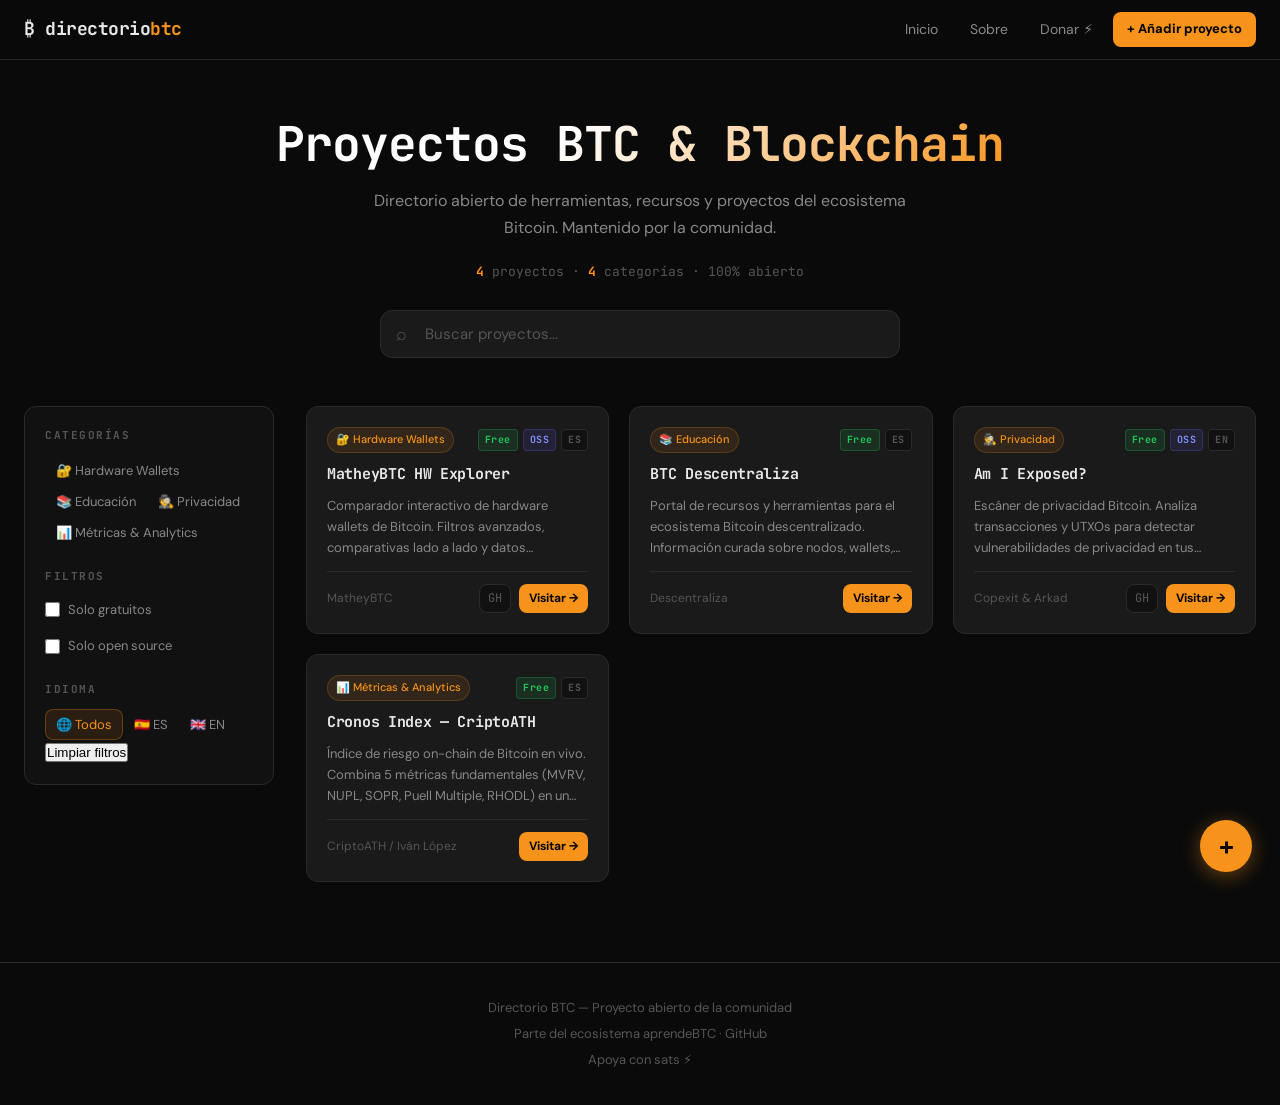
==== index.html @ 01d03981 "Add Directorio BTC static site - index.html: main directory page with hero, search, filters, project" ====
<!DOCTYPE html>
<html lang="es">
<head>
  <meta charset="UTF-8">
  <meta name="viewport" content="width=device-width, initial-scale=1.0">
  <title>Directorio BTC — Proyectos Bitcoin & Blockchain</title>
  <meta name="description" content="Directorio abierto de proyectos, herramientas y recursos del ecosistema Bitcoin y blockchain. Contribuye añadiendo los tuyos.">

  <!-- Open Graph -->
  <meta property="og:title" content="Directorio BTC — Proyectos Bitcoin & Blockchain">
  <meta property="og:description" content="Directorio abierto de proyectos, herramientas y recursos del ecosistema Bitcoin y blockchain.">
  <meta property="og:type" content="website">
  <meta property="og:url" content="https://voidhashh.github.io/btc-projects/">

  <!-- Favicon SVG inline -->
  <link rel="icon" href="data:image/svg+xml,<svg xmlns='http://www.w3.org/2000/svg' viewBox='0 0 100 100'><text y='.9em' font-size='90'>₿</text></svg>">

  <link rel="preconnect" href="https://fonts.googleapis.com">
  <link href="https://fonts.googleapis.com/css2?family=JetBrains+Mono:wght@400;700&family=DM+Sans:ital,opsz,wght@0,9..40,400;0,9..40,500;0,9..40,700&display=swap" rel="stylesheet">
  <link rel="stylesheet" href="css/style.css">
</head>
<body>

  <!-- HEADER / NAV -->
  <header>
    <nav>
      <a href="index.html" class="logo">₿ directorio<span class="accent">btc</span></a>
      <div class="nav-links">
        <a href="index.html">Inicio</a>
        <a href="about.html">Sobre</a>
        <a href="donar.html">Donar ⚡</a>
        <a href="submit.html" class="btn-submit">+ Añadir proyecto</a>
      </div>
      <button class="hamburger" id="hamburger" aria-label="Abrir menú">
        <span></span><span></span><span></span>
      </button>
    </nav>
  </header>

  <!-- Mobile menu -->
  <div class="mobile-menu" id="mobile-menu" role="navigation">
    <a href="index.html">Inicio</a>
    <a href="about.html">Sobre el proyecto</a>
    <a href="donar.html">Donar ⚡</a>
    <a href="submit.html" style="color:var(--accent);font-weight:700;">+ Añadir proyecto</a>
  </div>

  <!-- HERO -->
  <section class="hero">
    <h1>Proyectos BTC &amp; Blockchain</h1>
    <p class="subtitle">Directorio abierto de herramientas, recursos y proyectos del ecosistema Bitcoin. Mantenido por la comunidad.</p>
    <div class="stats">
      <span id="project-count">0</span> proyectos · <span id="category-count">0</span> categorías · 100% abierto
    </div>
    <div class="search-container">
      <input type="text" id="search" placeholder="Buscar proyectos..." autocomplete="off" aria-label="Buscar proyectos">
    </div>
  </section>

  <!-- MAIN CONTENT -->
  <main class="content">

    <!-- MOBILE FILTER ACCORDION -->
    <div class="filter-accordion">
      <div class="filter-accordion-header" id="filter-toggle" role="button" tabindex="0" aria-expanded="false">
        <span>Filtrar proyectos</span>
        <span class="arrow">▼</span>
      </div>
      <div class="filter-accordion-body" id="filter-body">
        <div style="margin-bottom:12px;">
          <div class="filters" style="position:static;border:none;padding:0;background:none;">
            <h3>Categorías</h3>
            <div id="category-filters"></div>
            <h3>Filtros</h3>
            <div class="filter-checks">
              <label><input type="checkbox" id="filter-free"> Solo gratuitos</label>
              <label><input type="checkbox" id="filter-opensource"> Solo open source</label>
            </div>
            <h3>Idioma</h3>
            <div id="language-filters"></div>
            <button id="clear-filters">Limpiar filtros</button>
          </div>
        </div>
      </div>
    </div>

    <!-- DESKTOP SIDEBAR FILTROS -->
    <aside class="filters" aria-label="Filtros">
      <h3>Categorías</h3>
      <div id="category-filters-desktop"></div>
      <h3>Filtros</h3>
      <div class="filter-checks">
        <label><input type="checkbox" id="filter-free-desktop"> Solo gratuitos</label>
        <label><input type="checkbox" id="filter-opensource-desktop"> Solo open source</label>
      </div>
      <h3>Idioma</h3>
      <div id="language-filters-desktop"></div>
      <button id="clear-filters-desktop">Limpiar filtros</button>
    </aside>

    <!-- GRID DE PROYECTOS -->
    <section aria-label="Proyectos">
      <!-- Empty state -->
      <div id="empty-state" class="hidden">
        <div class="empty-icon">🔍</div>
        <p>No se encontraron proyectos con esos filtros.</p>
      </div>
      <!-- Cards rendered by JS -->
      <div class="projects-grid" id="projects-grid"></div>
    </section>

  </main>

  <!-- FLOATING BUTTON -->
  <a href="submit.html" class="fab" title="Añadir proyecto" aria-label="Añadir proyecto">+</a>

  <!-- FOOTER -->
  <footer>
    <p>Directorio BTC &mdash; Proyecto abierto de la comunidad</p>
    <p>Parte del ecosistema <a href="https://aprendebtc.com" target="_blank" rel="noopener">aprendeBTC</a> &middot; <a href="https://github.com/VoidHashh/btc-projects" target="_blank" rel="noopener">GitHub</a></p>
    <p><a href="donar.html">Apoya con sats ⚡</a></p>
  </footer>

  <script src="js/app.js"></script>
</body>
</html>
---- css/style.css ----
@import url('https://fonts.googleapis.com/css2?family=JetBrains+Mono:wght@400;700&family=DM+Sans:ital,opsz,wght@0,9..40,400;0,9..40,500;0,9..40,700;1,9..40,400&display=swap');

/* ===== VARIABLES ===== */
:root {
  --bg-primary: #0a0a0a;
  --bg-secondary: #111111;
  --bg-card: #1a1a1a;
  --bg-card-hover: #222222;
  --text-primary: #e8e8e8;
  --text-secondary: #888888;
  --text-muted: #555555;
  --accent: #f7931a;
  --accent-hover: #e8850f;
  --accent-soft: rgba(247, 147, 26, 0.1);
  --accent-glow: rgba(247, 147, 26, 0.15);
  --border: #2a2a2a;
  --border-hover: #3a3a3a;
  --success: #22c55e;
  --radius: 8px;
  --radius-lg: 12px;
  --font-display: 'JetBrains Mono', 'Fira Code', monospace;
  --font-body: 'DM Sans', system-ui, sans-serif;
  --sidebar-width: 250px;
  --header-height: 60px;
}

/* ===== RESET ===== */
*, *::before, *::after { box-sizing: border-box; margin: 0; padding: 0; }
html { scroll-behavior: smooth; }
body {
  background: var(--bg-primary);
  color: var(--text-primary);
  font-family: var(--font-body);
  font-size: 15px;
  line-height: 1.6;
  min-height: 100vh;
}
a { color: var(--accent); text-decoration: none; transition: color 0.2s; }
a:hover { color: var(--accent-hover); }
img { max-width: 100%; display: block; }
ul { list-style: none; }

/* ===== HEADER / NAV ===== */
header {
  position: fixed;
  top: 0; left: 0; right: 0;
  height: var(--header-height);
  background: rgba(10, 10, 10, 0.92);
  backdrop-filter: blur(12px);
  -webkit-backdrop-filter: blur(12px);
  border-bottom: 1px solid var(--border);
  z-index: 100;
}

nav {
  max-width: 1400px;
  margin: 0 auto;
  padding: 0 24px;
  height: 100%;
  display: flex;
  align-items: center;
  justify-content: space-between;
  gap: 16px;
}

.logo {
  font-family: var(--font-display);
  font-size: 18px;
  font-weight: 700;
  color: var(--text-primary);
  letter-spacing: -0.5px;
}
.logo .accent { color: var(--accent); }
.logo:hover { color: var(--text-primary); }

.nav-links {
  display: flex;
  align-items: center;
  gap: 8px;
}

.nav-links a {
  color: var(--text-secondary);
  font-size: 14px;
  padding: 6px 12px;
  border-radius: var(--radius);
  transition: color 0.2s, background 0.2s;
}
.nav-links a:hover { color: var(--text-primary); background: var(--bg-card); }

.btn-submit {
  background: var(--accent) !important;
  color: #000 !important;
  font-weight: 700;
  font-size: 13px !important;
  padding: 7px 14px !important;
  border-radius: var(--radius) !important;
}
.btn-submit:hover { background: var(--accent-hover) !important; }

/* Hamburger */
.hamburger {
  display: none;
  flex-direction: column;
  gap: 5px;
  cursor: pointer;
  padding: 8px;
  background: none;
  border: none;
  color: var(--text-primary);
}
.hamburger span {
  display: block;
  width: 22px;
  height: 2px;
  background: var(--text-primary);
  border-radius: 2px;
  transition: all 0.3s;
}

.mobile-menu {
  display: none;
  position: fixed;
  top: var(--header-height);
  left: 0; right: 0;
  background: var(--bg-secondary);
  border-bottom: 1px solid var(--border);
  padding: 16px 24px;
  flex-direction: column;
  gap: 8px;
  z-index: 99;
}
.mobile-menu.open { display: flex; }
.mobile-menu a {
  color: var(--text-secondary);
  font-size: 15px;
  padding: 10px 0;
  border-bottom: 1px solid var(--border);
}
.mobile-menu a:last-child { border-bottom: none; }
.mobile-menu a:hover { color: var(--text-primary); }

/* ===== HERO ===== */
.hero {
  padding: calc(var(--header-height) + 56px) 24px 48px;
  max-width: 800px;
  margin: 0 auto;
  text-align: center;
}

.hero h1 {
  font-family: var(--font-display);
  font-size: clamp(28px, 5vw, 48px);
  font-weight: 700;
  line-height: 1.15;
  letter-spacing: -1px;
  background: linear-gradient(135deg, #fff 40%, var(--accent) 100%);
  -webkit-background-clip: text;
  -webkit-text-fill-color: transparent;
  background-clip: text;
  margin-bottom: 16px;
}

.hero .subtitle {
  color: var(--text-secondary);
  font-size: 16px;
  max-width: 560px;
  margin: 0 auto 20px;
  line-height: 1.7;
}

.stats {
  font-family: var(--font-display);
  font-size: 13px;
  color: var(--text-muted);
  margin-bottom: 28px;
}
.stats #project-count,
.stats #category-count {
  color: var(--accent);
  font-weight: 700;
}

.search-container {
  position: relative;
  max-width: 520px;
  margin: 0 auto;
}

.search-container::before {
  content: '⌕';
  position: absolute;
  left: 16px;
  top: 50%;
  transform: translateY(-50%);
  color: var(--text-muted);
  font-size: 18px;
  pointer-events: none;
}

#search {
  width: 100%;
  background: var(--bg-card);
  border: 1px solid var(--border);
  color: var(--text-primary);
  font-family: var(--font-body);
  font-size: 15px;
  padding: 13px 16px 13px 44px;
  border-radius: var(--radius-lg);
  outline: none;
  transition: border-color 0.2s, box-shadow 0.2s;
}
#search::placeholder { color: var(--text-muted); }
#search:focus {
  border-color: var(--accent);
  box-shadow: 0 0 0 3px var(--accent-soft);
}

/* ===== MAIN CONTENT ===== */
.content {
  max-width: 1400px;
  margin: 0 auto;
  padding: 0 24px 80px;
  display: grid;
  grid-template-columns: var(--sidebar-width) 1fr;
  gap: 32px;
  align-items: start;
}

/* ===== SIDEBAR FILTROS ===== */
.filters {
  position: sticky;
  top: calc(var(--header-height) + 24px);
  background: var(--bg-secondary);
  border: 1px solid var(--border);
  border-radius: var(--radius-lg);
  padding: 20px;
}

.filters h3 {
  font-family: var(--font-display);
  font-size: 11px;
  font-weight: 700;
  text-transform: uppercase;
  letter-spacing: 1.5px;
  color: var(--text-muted);
  margin-bottom: 10px;
  margin-top: 20px;
}
.filters h3:first-child { margin-top: 0; }

#category-filters,
#language-filters {
  display: flex;
  flex-direction: column;
  gap: 4px;
  margin-bottom: 4px;
}

.filter-btn {
  background: none;
  border: 1px solid transparent;
  color: var(--text-secondary);
  font-family: var(--font-body);
  font-size: 13px;
  padding: 6px 10px;
  border-radius: var(--radius);
  cursor: pointer;
  text-align: left;
  transition: all 0.15s;
  white-space: nowrap;
  overflow: hidden;
  text-overflow: ellipsis;
}
.filter-btn:hover {
  background: var(--bg-card);
  color: var(--text-primary);
  border-color: var(--border);
}
.filter-btn.active {
  background: var(--accent-soft);
  color: var(--accent);
  border-color: rgba(247, 147, 26, 0.3);
}

.filter-checks {
  display: flex;
  flex-direction: column;
  gap: 8px;
  margin-bottom: 4px;
}

.filters label {
  display: flex;
  align-items: center;
  gap: 8px;
  color: var(--text-secondary);
  font-size: 13px;
  cursor: pointer;
  padding: 4px 0;
}
.filters label:hover { color: var(--text-primary); }

.filters input[type="checkbox"] {
  width: 15px;
  height: 15px;
  accent-color: var(--accent);
  cursor: pointer;
}

#clear-filters {
  margin-top: 16px;
  width: 100%;
  background: none;
  border: 1px solid var(--border);
  color: var(--text-muted);
  font-family: var(--font-body);
  font-size: 12px;
  padding: 7px;
  border-radius: var(--radius);
  cursor: pointer;
  transition: all 0.2s;
}
#clear-filters:hover {
  border-color: var(--accent);
  color: var(--accent);
}

/* Mobile filter accordion */
.filter-accordion {
  display: none;
  margin-bottom: 20px;
}
.filter-accordion-header {
  background: var(--bg-secondary);
  border: 1px solid var(--border);
  border-radius: var(--radius);
  padding: 12px 16px;
  cursor: pointer;
  display: flex;
  justify-content: space-between;
  align-items: center;
  color: var(--text-primary);
  font-size: 14px;
  font-weight: 500;
  user-select: none;
}
.filter-accordion-header .arrow {
  transition: transform 0.2s;
  color: var(--text-muted);
}
.filter-accordion-header.open .arrow { transform: rotate(180deg); }
.filter-accordion-body {
  display: none;
  background: var(--bg-secondary);
  border: 1px solid var(--border);
  border-top: none;
  border-radius: 0 0 var(--radius) var(--radius);
  padding: 16px;
}
.filter-accordion-body.open { display: block; }
.filter-accordion-body #category-filters,
.filter-accordion-body #language-filters {
  flex-direction: row;
  flex-wrap: wrap;
}

/* ===== PROJECTS GRID ===== */
.projects-grid {
  display: grid;
  grid-template-columns: repeat(auto-fill, minmax(300px, 1fr));
  gap: 20px;
  align-content: start;
}

/* ===== PROJECT CARD ===== */
.project-card {
  background: var(--bg-card);
  border: 1px solid var(--border);
  border-radius: var(--radius-lg);
  padding: 20px;
  display: flex;
  flex-direction: column;
  gap: 12px;
  transition: border-color 0.2s, box-shadow 0.2s, background 0.2s, transform 0.2s;
  opacity: 0;
  transform: translateY(12px);
  animation: cardIn 0.35s ease forwards;
}
.project-card:hover {
  border-color: rgba(247, 147, 26, 0.4);
  box-shadow: 0 4px 24px var(--accent-glow);
  background: var(--bg-card-hover);
  transform: translateY(-2px);
}

@keyframes cardIn {
  to { opacity: 1; transform: translateY(0); }
}

.card-header {
  display: flex;
  align-items: center;
  justify-content: space-between;
  gap: 8px;
}

.card-category {
  font-size: 11px;
  color: var(--accent);
  background: var(--accent-soft);
  border: 1px solid rgba(247, 147, 26, 0.2);
  padding: 3px 8px;
  border-radius: 20px;
  font-weight: 500;
  white-space: nowrap;
  overflow: hidden;
  text-overflow: ellipsis;
  max-width: 160px;
}

.card-badges {
  display: flex;
  gap: 5px;
  flex-shrink: 0;
}

.badge {
  font-family: var(--font-display);
  font-size: 10px;
  font-weight: 700;
  padding: 2px 6px;
  border-radius: 4px;
  letter-spacing: 0.5px;
}
.badge-free {
  background: rgba(34, 197, 94, 0.12);
  color: var(--success);
  border: 1px solid rgba(34, 197, 94, 0.25);
}
.badge-oss {
  background: rgba(99, 102, 241, 0.12);
  color: #818cf8;
  border: 1px solid rgba(99, 102, 241, 0.25);
}
.badge-lang {
  background: var(--bg-secondary);
  color: var(--text-muted);
  border: 1px solid var(--border);
  text-transform: uppercase;
}

.card-title {
  font-family: var(--font-display);
  font-size: 15px;
  font-weight: 700;
  color: var(--text-primary);
  line-height: 1.3;
  letter-spacing: -0.3px;
}

.card-description {
  color: var(--text-secondary);
  font-size: 13px;
  line-height: 1.6;
  display: -webkit-box;
  -webkit-line-clamp: 3;
  -webkit-box-orient: vertical;
  overflow: hidden;
  flex-grow: 1;
}

.card-footer {
  display: flex;
  align-items: center;
  justify-content: space-between;
  gap: 8px;
  margin-top: auto;
  padding-top: 12px;
  border-top: 1px solid var(--border);
}

.card-author {
  font-size: 12px;
  color: var(--text-muted);
  overflow: hidden;
  text-overflow: ellipsis;
  white-space: nowrap;
}

.card-links {
  display: flex;
  align-items: center;
  gap: 8px;
  flex-shrink: 0;
}

.card-links a {
  font-size: 12px;
  color: var(--text-muted);
  transition: color 0.2s;
}
.card-links a:hover { color: var(--text-primary); }

.card-visit {
  background: var(--accent);
  color: #000 !important;
  font-weight: 700;
  font-size: 12px !important;
  padding: 5px 10px;
  border-radius: var(--radius);
  white-space: nowrap;
  transition: background 0.2s !important;
}
.card-visit:hover { background: var(--accent-hover) !important; }

.card-github {
  font-family: var(--font-display);
  font-size: 11px;
  color: var(--text-muted) !important;
  background: var(--bg-secondary);
  border: 1px solid var(--border);
  padding: 4px 8px;
  border-radius: var(--radius);
}
.card-github:hover { color: var(--text-primary) !important; border-color: var(--border-hover); }

/* ===== EMPTY STATE ===== */
#empty-state {
  grid-column: 1 / -1;
  text-align: center;
  padding: 80px 24px;
  color: var(--text-muted);
}
#empty-state p { font-size: 15px; }
#empty-state .empty-icon { font-size: 40px; margin-bottom: 16px; }

.hidden { display: none !important; }

/* ===== FAB ===== */
.fab {
  position: fixed;
  bottom: 28px;
  right: 28px;
  width: 52px;
  height: 52px;
  border-radius: 50%;
  background: var(--accent);
  color: #000;
  font-size: 26px;
  font-weight: 700;
  display: flex;
  align-items: center;
  justify-content: center;
  box-shadow: 0 4px 20px rgba(247, 147, 26, 0.4);
  transition: background 0.2s, transform 0.2s, box-shadow 0.2s;
  z-index: 90;
  line-height: 1;
}
.fab:hover {
  background: var(--accent-hover);
  transform: scale(1.08);
  box-shadow: 0 6px 28px rgba(247, 147, 26, 0.5);
  color: #000;
}

/* ===== FOOTER ===== */
footer {
  border-top: 1px solid var(--border);
  padding: 32px 24px;
  text-align: center;
  color: var(--text-muted);
  font-size: 13px;
  line-height: 2;
}
footer a { color: var(--text-muted); }
footer a:hover { color: var(--accent); }

/* ===== PAGE HEADER (inner pages) ===== */
.page-header {
  padding: calc(var(--header-height) + 48px) 24px 40px;
  max-width: 760px;
  margin: 0 auto;
  text-align: center;
}
.page-header h1 {
  font-family: var(--font-display);
  font-size: clamp(24px, 4vw, 38px);
  font-weight: 700;
  letter-spacing: -0.8px;
  margin-bottom: 12px;
  color: var(--text-primary);
}
.page-header h1 .accent { color: var(--accent); }
.page-header p {
  color: var(--text-secondary);
  font-size: 15px;
  line-height: 1.7;
}

/* ===== CONTENT PAGE ===== */
.page-content {
  max-width: 760px;
  margin: 0 auto;
  padding: 0 24px 80px;
}

/* ===== FORM STYLES ===== */
.form-wrap {
  background: var(--bg-secondary);
  border: 1px solid var(--border);
  border-radius: var(--radius-lg);
  padding: 32px;
}

.form-group {
  margin-bottom: 20px;
}

.form-group label {
  display: block;
  font-size: 13px;
  font-weight: 600;
  color: var(--text-secondary);
  margin-bottom: 7px;
  letter-spacing: 0.2px;
}
.form-group label .req { color: var(--accent); }

.form-group input[type="text"],
.form-group input[type="url"],
.form-group textarea,
.form-group select {
  width: 100%;
  background: var(--bg-card);
  border: 1px solid var(--border);
  color: var(--text-primary);
  font-family: var(--font-body);
  font-size: 14px;
  padding: 10px 14px;
  border-radius: var(--radius);
  outline: none;
  transition: border-color 0.2s, box-shadow 0.2s;
  -webkit-appearance: none;
}
.form-group input:focus,
.form-group textarea:focus,
.form-group select:focus {
  border-color: var(--accent);
  box-shadow: 0 0 0 3px var(--accent-soft);
}
.form-group input::placeholder,
.form-group textarea::placeholder { color: var(--text-muted); }

.form-group textarea {
  resize: vertical;
  min-height: 90px;
}

.form-group select {
  cursor: pointer;
  background-image: url("data:image/svg+xml,%3Csvg xmlns='http://www.w3.org/2000/svg' width='12' height='12' viewBox='0 0 12 12'%3E%3Cpath fill='%23888' d='M6 8L1 3h10z'/%3E%3C/svg%3E");
  background-repeat: no-repeat;
  background-position: right 12px center;
  padding-right: 36px;
}
.form-group select option { background: var(--bg-card); color: var(--text-primary); }

.char-count {
  display: block;
  text-align: right;
  font-size: 11px;
  color: var(--text-muted);
  margin-top: 4px;
}
.char-count.warn { color: var(--accent); }

.form-row {
  display: grid;
  grid-template-columns: 1fr 1fr;
  gap: 16px;
}

.form-checks {
  display: flex;
  gap: 24px;
  flex-wrap: wrap;
}

.form-checks label {
  display: flex;
  align-items: center;
  gap: 8px;
  color: var(--text-secondary);
  font-size: 14px;
  cursor: pointer;
  font-weight: 400 !important;
}
.form-checks input[type="checkbox"] {
  width: 16px;
  height: 16px;
  accent-color: var(--accent);
  cursor: pointer;
}

.btn-primary {
  display: inline-flex;
  align-items: center;
  gap: 8px;
  background: var(--accent);
  color: #000;
  font-family: var(--font-body);
  font-weight: 700;
  font-size: 15px;
  padding: 12px 28px;
  border-radius: var(--radius);
  border: none;
  cursor: pointer;
  transition: background 0.2s, transform 0.1s;
  width: 100%;
  justify-content: center;
  margin-top: 8px;
}
.btn-primary:hover { background: var(--accent-hover); transform: translateY(-1px); }
.btn-primary:active { transform: translateY(0); }

.form-note {
  margin-top: 16px;
  padding: 12px 16px;
  background: var(--accent-soft);
  border: 1px solid rgba(247, 147, 26, 0.2);
  border-radius: var(--radius);
  font-size: 13px;
  color: var(--text-secondary);
  line-height: 1.6;
}

/* ===== MODAL DONATIVO ===== */
.modal-overlay {
  display: none;
  position: fixed;
  inset: 0;
  background: rgba(0,0,0,0.8);
  backdrop-filter: blur(4px);
  z-index: 200;
  align-items: center;
  justify-content: center;
  padding: 24px;
}
.modal-overlay.open { display: flex; }

.modal {
  background: var(--bg-secondary);
  border: 1px solid var(--border);
  border-radius: var(--radius-lg);
  padding: 32px;
  max-width: 480px;
  width: 100%;
  position: relative;
  animation: modalIn 0.2s ease;
}
@keyframes modalIn {
  from { opacity: 0; transform: scale(0.96) translateY(8px); }
  to { opacity: 1; transform: scale(1) translateY(0); }
}

.modal-close {
  position: absolute;
  top: 16px; right: 16px;
  background: none;
  border: none;
  color: var(--text-muted);
  font-size: 22px;
  cursor: pointer;
  line-height: 1;
  padding: 4px 8px;
  border-radius: var(--radius);
  transition: color 0.2s, background 0.2s;
}
.modal-close:hover { color: var(--text-primary); background: var(--bg-card); }

.modal h2 {
  font-family: var(--font-display);
  font-size: 18px;
  margin-bottom: 8px;
  color: var(--text-primary);
}
.modal .modal-sub {
  color: var(--text-secondary);
  font-size: 13px;
  margin-bottom: 20px;
  line-height: 1.6;
}

/* ===== DONATE / COPY BLOCKS ===== */
.donate-block {
  margin-bottom: 24px;
}
.donate-block h3 {
  font-family: var(--font-display);
  font-size: 12px;
  font-weight: 700;
  text-transform: uppercase;
  letter-spacing: 1.5px;
  color: var(--text-muted);
  margin-bottom: 10px;
}

.copy-row {
  display: flex;
  align-items: center;
  gap: 8px;
  background: var(--bg-card);
  border: 1px solid var(--border);
  border-radius: var(--radius);
  padding: 10px 14px;
  margin-bottom: 8px;
}

.copy-row code {
  font-family: var(--font-display);
  font-size: 11px;
  color: var(--text-secondary);
  word-break: break-all;
  flex: 1;
  line-height: 1.5;
}

.btn-copy {
  background: var(--bg-secondary);
  border: 1px solid var(--border);
  color: var(--text-secondary);
  font-family: var(--font-display);
  font-size: 11px;
  font-weight: 700;
  padding: 5px 10px;
  border-radius: var(--radius);
  cursor: pointer;
  white-space: nowrap;
  transition: all 0.2s;
  flex-shrink: 0;
}
.btn-copy:hover { border-color: var(--accent); color: var(--accent); }
.btn-copy.copied { border-color: var(--success); color: var(--success); }

.donate-label {
  font-size: 12px;
  color: var(--text-muted);
  margin-bottom: 6px;
}

/* ===== ABOUT / INFO SECTIONS ===== */
.info-section {
  margin-bottom: 40px;
}
.info-section h2 {
  font-family: var(--font-display);
  font-size: 16px;
  font-weight: 700;
  color: var(--text-primary);
  margin-bottom: 12px;
  padding-bottom: 8px;
  border-bottom: 1px solid var(--border);
}
.info-section p {
  color: var(--text-secondary);
  font-size: 14px;
  line-height: 1.8;
  margin-bottom: 10px;
}
.info-section ul {
  padding-left: 0;
}
.info-section ul li {
  color: var(--text-secondary);
  font-size: 14px;
  line-height: 1.8;
  padding: 4px 0 4px 16px;
  position: relative;
}
.info-section ul li::before {
  content: '→';
  position: absolute;
  left: 0;
  color: var(--accent);
  font-size: 12px;
}
.info-section a { color: var(--accent); }

/* ===== FOCUS STATES ===== */
:focus-visible {
  outline: 2px solid var(--accent);
  outline-offset: 2px;
}

/* ===== RESPONSIVE ===== */
@media (max-width: 1024px) {
  .content {
    grid-template-columns: 1fr;
  }
  .filters {
    display: none;
  }
  .filter-accordion {
    display: block;
  }
  .projects-grid {
    grid-template-columns: repeat(auto-fill, minmax(280px, 1fr));
  }
}

@media (max-width: 768px) {
  .nav-links { display: none; }
  .hamburger { display: flex; }

  .hero {
    padding: calc(var(--header-height) + 32px) 16px 36px;
  }
  .hero h1 { font-size: 28px; }

  .content { padding: 0 16px 80px; }

  .projects-grid {
    grid-template-columns: 1fr;
  }

  .form-row { grid-template-columns: 1fr; }

  .form-wrap { padding: 20px 16px; }

  .page-header { padding: calc(var(--header-height) + 28px) 16px 28px; }
  .page-content { padding: 0 16px 80px; }

  .fab { bottom: 20px; right: 16px; }

  .copy-row { flex-direction: column; align-items: flex-start; }
  .btn-copy { width: 100%; text-align: center; }
}
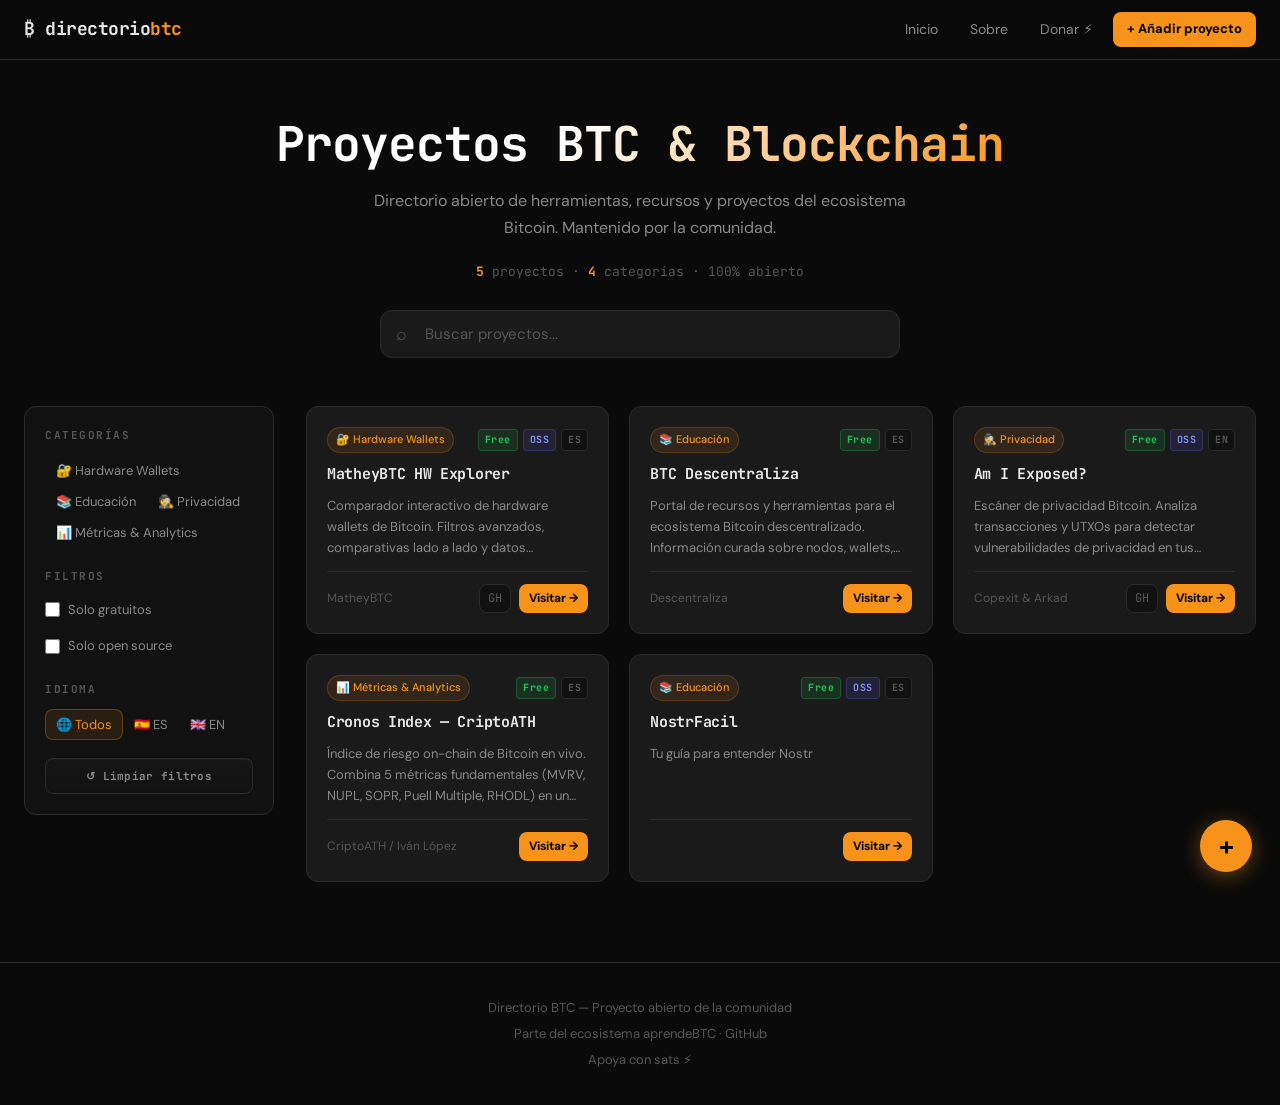
==== commit 07e61960: "Polish filter reset button styling" ====
--- a/index.html
+++ b/index.html
@@ -17,7 +17,7 @@
 
   <link rel="preconnect" href="https://fonts.googleapis.com">
   <link href="https://fonts.googleapis.com/css2?family=JetBrains+Mono:wght@400;700&family=DM+Sans:ital,opsz,wght@0,9..40,400;0,9..40,500;0,9..40,700&display=swap" rel="stylesheet">
-  <link rel="stylesheet" href="css/style.css">
+  <link rel="stylesheet" href="css/style.css?v=20260323d">
 </head>
 <body>
 
@@ -78,7 +78,7 @@
             </div>
             <h3>Idioma</h3>
             <div id="language-filters"></div>
-            <button id="clear-filters">Limpiar filtros</button>
+            <button id="clear-filters" class="filter-reset-btn">↺ Limpiar filtros</button>
           </div>
         </div>
       </div>
@@ -95,7 +95,7 @@
       </div>
       <h3>Idioma</h3>
       <div id="language-filters-desktop"></div>
-      <button id="clear-filters-desktop">Limpiar filtros</button>
+      <button id="clear-filters-desktop" class="filter-reset-btn">↺ Limpiar filtros</button>
     </aside>
 
     <!-- GRID DE PROYECTOS -->
--- a/css/style.css
+++ b/css/style.css
@@ -308,22 +308,36 @@
   cursor: pointer;
 }
 
-#clear-filters {
-  margin-top: 16px;
+.filter-reset-btn {
   width: 100%;
-  background: none;
-  border: 1px solid var(--border);
-  color: var(--text-muted);
-  font-family: var(--font-body);
-  font-size: 12px;
-  padding: 7px;
-  border-radius: var(--radius);
+  margin-top: 18px;
+  padding: 10px 12px;
+  display: inline-flex;
+  align-items: center;
+  justify-content: center;
+  gap: 8px;
+  background: linear-gradient(180deg, rgba(255,255,255,0.02), rgba(255,255,255,0));
+  border: 1px solid var(--border);
+  border-radius: var(--radius);
+  color: var(--text-secondary);
+  font-family: var(--font-display);
+  font-size: 11px;
+  font-weight: 700;
+  letter-spacing: 0.3px;
   cursor: pointer;
   transition: all 0.2s;
-}
-#clear-filters:hover {
-  border-color: var(--accent);
+  box-shadow: inset 0 1px 0 rgba(255,255,255,0.03);
+}
+
+.filter-reset-btn:hover {
+  background: var(--bg-card);
+  border-color: rgba(247, 147, 26, 0.3);
   color: var(--accent);
+  transform: translateY(-1px);
+}
+
+.filter-reset-btn:active {
+  transform: translateY(0);
 }
 
 /* Mobile filter accordion */
@@ -625,6 +639,15 @@
   margin-bottom: 7px;
   letter-spacing: 0.2px;
 }
+.group-label {
+  display: block;
+  font-size: 12px;
+  font-weight: 600;
+  text-transform: uppercase;
+  letter-spacing: 1px;
+  color: var(--text-muted);
+  margin-bottom: 6px;
+}
 .form-group label .req { color: var(--accent); }
 
 .form-group input[type="text"],
@@ -665,6 +688,100 @@
   padding-right: 36px;
 }
 .form-group select option { background: var(--bg-card); color: var(--text-primary); }
+
+.submit-mode-header {
+  margin: 4px 0 10px;
+}
+
+.submission-mode {
+  display: grid;
+  grid-template-columns: 1fr 1fr;
+  gap: 12px;
+}
+
+.mode-option {
+  position: relative;
+  display: block !important;
+  padding: 14px 16px;
+  background: var(--bg-card);
+  border: 1px solid var(--border);
+  border-radius: var(--radius);
+  cursor: pointer;
+  transition: border-color 0.2s, box-shadow 0.2s, background 0.2s, transform 0.1s;
+  margin-bottom: 0 !important;
+}
+
+.mode-option:hover {
+  border-color: var(--border-hover);
+  transform: translateY(-1px);
+  background: var(--bg-card-hover);
+}
+
+.mode-option.is-selected,
+.mode-option:has(input:checked) {
+  background: var(--accent-soft);
+  border-color: rgba(247, 147, 26, 0.35);
+  box-shadow: inset 0 0 0 1px rgba(247, 147, 26, 0.18);
+}
+
+.mode-option input[type="radio"] {
+  position: absolute;
+  opacity: 0;
+  pointer-events: none;
+}
+
+.mode-copy {
+  display: flex;
+  flex-direction: column;
+  gap: 5px;
+  min-width: 0;
+}
+
+.mode-title-row {
+  display: flex;
+  align-items: center;
+  justify-content: space-between;
+  gap: 10px;
+}
+
+.mode-title {
+  color: var(--text-primary);
+  font-size: 14px;
+  font-weight: 700;
+  line-height: 1.3;
+}
+
+.mode-description {
+  color: var(--text-muted);
+  font-size: 12px;
+  line-height: 1.45;
+}
+
+.mode-tag {
+  font-family: var(--font-display);
+  font-size: 10px;
+  font-weight: 700;
+  letter-spacing: 0.4px;
+  padding: 4px 8px;
+  border-radius: 999px;
+  color: var(--accent);
+  background: rgba(247, 147, 26, 0.08);
+  border: 1px solid rgba(247, 147, 26, 0.16);
+  white-space: nowrap;
+}
+
+.mode-tag-muted {
+  color: var(--text-secondary);
+  background: var(--bg-secondary);
+  border: 1px solid var(--border);
+}
+
+.mode-help {
+  margin-top: 0;
+  color: var(--text-muted);
+  font-size: 12px;
+  line-height: 1.5;
+}
 
 .char-count {
   display: block;
@@ -924,6 +1041,8 @@
     grid-template-columns: 1fr;
   }
 
+  .submission-mode { grid-template-columns: 1fr; }
+
   .form-row { grid-template-columns: 1fr; }
 
   .form-wrap { padding: 20px 16px; }
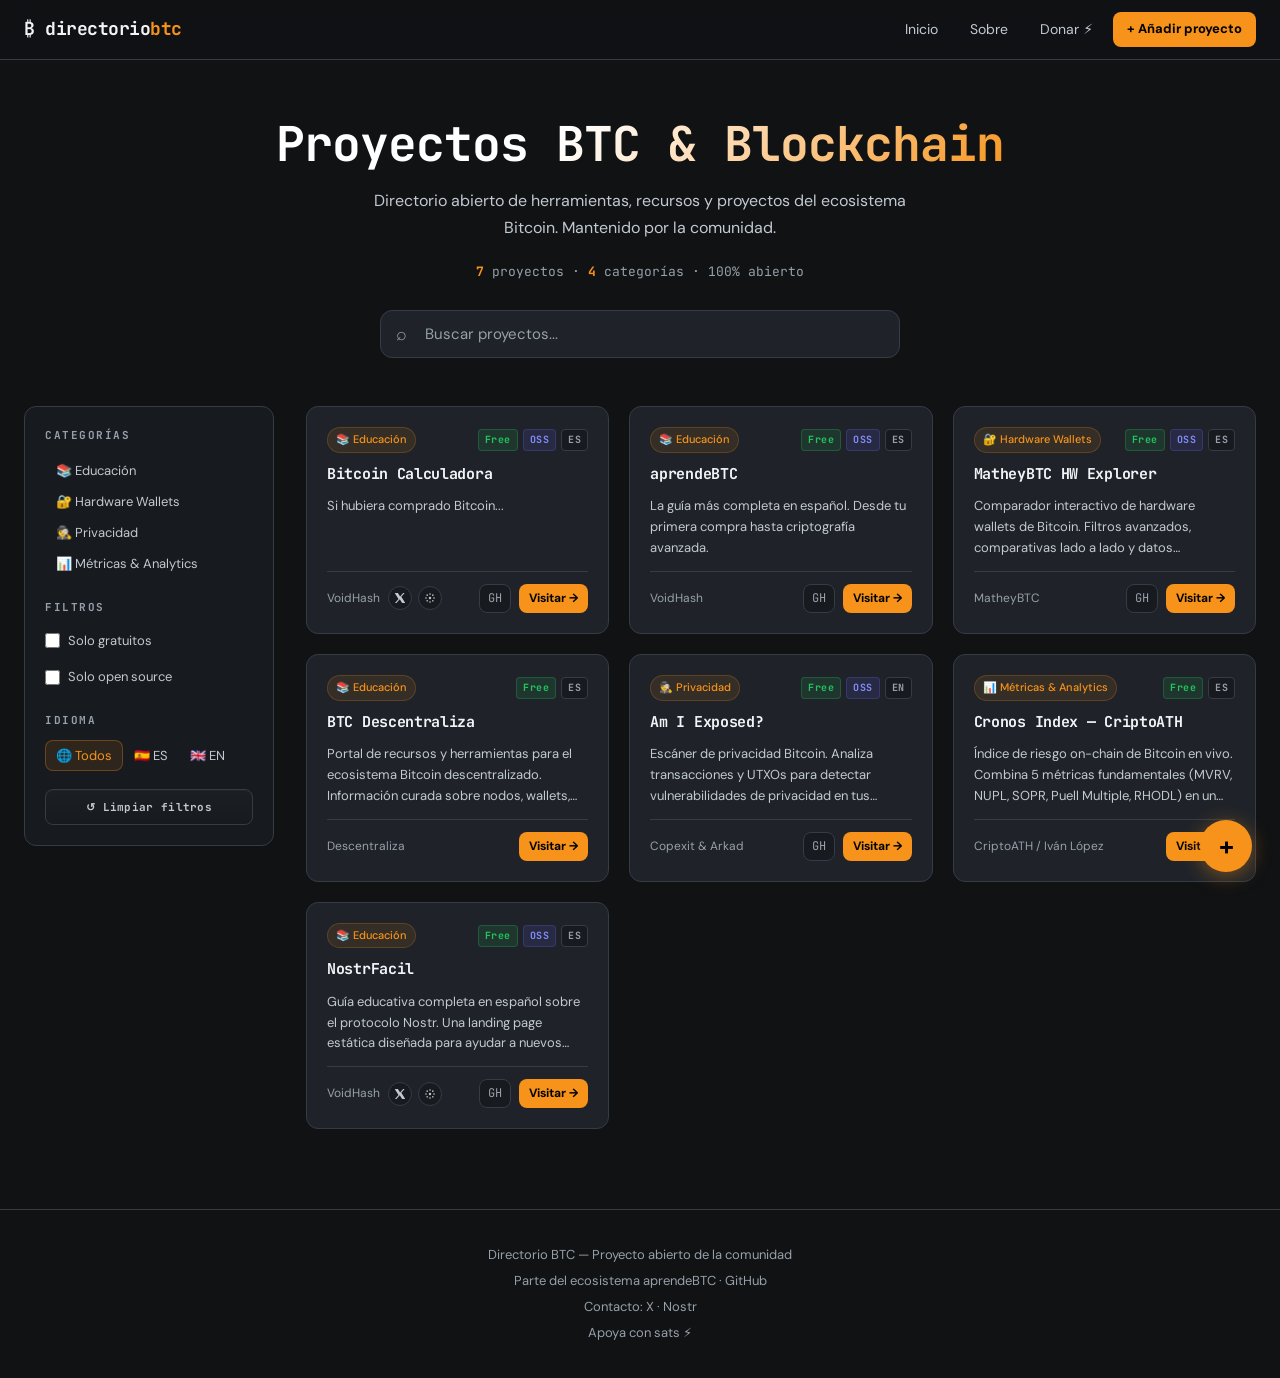
==== commit d674a14a: "Add social contact links and submission polish" ====
--- a/index.html
+++ b/index.html
@@ -17,7 +17,7 @@
 
   <link rel="preconnect" href="https://fonts.googleapis.com">
   <link href="https://fonts.googleapis.com/css2?family=JetBrains+Mono:wght@400;700&family=DM+Sans:ital,opsz,wght@0,9..40,400;0,9..40,500;0,9..40,700&display=swap" rel="stylesheet">
-  <link rel="stylesheet" href="css/style.css?v=20260323d">
+  <link rel="stylesheet" href="css/style.css?v=20260324g">
 </head>
 <body>
 
@@ -118,9 +118,10 @@
   <footer>
     <p>Directorio BTC &mdash; Proyecto abierto de la comunidad</p>
     <p>Parte del ecosistema <a href="https://aprendebtc.com" target="_blank" rel="noopener">aprendeBTC</a> &middot; <a href="https://github.com/VoidHashh/btc-projects" target="_blank" rel="noopener">GitHub</a></p>
+    <p>Contacto: <a href="https://x.com/0x17fx" target="_blank" rel="noopener">X</a> &middot; <a href="https://njump.me/npub19yw2tgzv5tv7klsl5ffsdzuyuqedq7mnyzd08c2lqpmu70kt7vnqp6wvk3" target="_blank" rel="noopener">Nostr</a></p>
     <p><a href="donar.html">Apoya con sats ⚡</a></p>
   </footer>
 
-  <script src="js/app.js"></script>
+  <script src="js/app.js?v=20260324g"></script>
 </body>
 </html>
--- a/css/style.css
+++ b/css/style.css
@@ -2,19 +2,19 @@
 
 /* ===== VARIABLES ===== */
 :root {
-  --bg-primary: #0a0a0a;
-  --bg-secondary: #111111;
-  --bg-card: #1a1a1a;
-  --bg-card-hover: #222222;
-  --text-primary: #e8e8e8;
-  --text-secondary: #888888;
-  --text-muted: #555555;
+  --bg-primary: #101214;
+  --bg-secondary: #171a1e;
+  --bg-card: #1f2329;
+  --bg-card-hover: #292e36;
+  --text-primary: #f2f4f7;
+  --text-secondary: #c2c9d1;
+  --text-muted: #96a0aa;
   --accent: #f7931a;
   --accent-hover: #e8850f;
   --accent-soft: rgba(247, 147, 26, 0.1);
   --accent-glow: rgba(247, 147, 26, 0.15);
-  --border: #2a2a2a;
-  --border-hover: #3a3a3a;
+  --border: #353c46;
+  --border-hover: #4a5360;
   --success: #22c55e;
   --radius: 8px;
   --radius-lg: 12px;
@@ -45,7 +45,7 @@
   position: fixed;
   top: 0; left: 0; right: 0;
   height: var(--header-height);
-  background: rgba(10, 10, 10, 0.92);
+  background: rgba(16, 18, 20, 0.9);
   backdrop-filter: blur(12px);
   -webkit-backdrop-filter: blur(12px);
   border-bottom: 1px solid var(--border);
@@ -494,12 +494,52 @@
   border-top: 1px solid var(--border);
 }
 
+.card-meta {
+  min-width: 0;
+  display: flex;
+  align-items: center;
+  gap: 8px;
+}
+
 .card-author {
   font-size: 12px;
   color: var(--text-muted);
   overflow: hidden;
   text-overflow: ellipsis;
   white-space: nowrap;
+}
+
+.card-socials {
+  display: inline-flex;
+  align-items: center;
+  gap: 6px;
+  flex-shrink: 0;
+}
+
+.card-social-link {
+  width: 24px;
+  height: 24px;
+  display: inline-flex;
+  align-items: center;
+  justify-content: center;
+  border-radius: 999px;
+  color: var(--text-secondary) !important;
+  background: var(--bg-secondary);
+  border: 1px solid var(--border);
+  transition: all 0.2s;
+}
+
+.card-social-link:hover {
+  color: var(--accent) !important;
+  border-color: rgba(247, 147, 26, 0.35);
+  transform: translateY(-1px);
+}
+
+.card-social-link svg {
+  width: 12px;
+  height: 12px;
+  display: block;
+  fill: currentColor;
 }
 
 .card-links {
@@ -689,100 +729,6 @@
 }
 .form-group select option { background: var(--bg-card); color: var(--text-primary); }
 
-.submit-mode-header {
-  margin: 4px 0 10px;
-}
-
-.submission-mode {
-  display: grid;
-  grid-template-columns: 1fr 1fr;
-  gap: 12px;
-}
-
-.mode-option {
-  position: relative;
-  display: block !important;
-  padding: 14px 16px;
-  background: var(--bg-card);
-  border: 1px solid var(--border);
-  border-radius: var(--radius);
-  cursor: pointer;
-  transition: border-color 0.2s, box-shadow 0.2s, background 0.2s, transform 0.1s;
-  margin-bottom: 0 !important;
-}
-
-.mode-option:hover {
-  border-color: var(--border-hover);
-  transform: translateY(-1px);
-  background: var(--bg-card-hover);
-}
-
-.mode-option.is-selected,
-.mode-option:has(input:checked) {
-  background: var(--accent-soft);
-  border-color: rgba(247, 147, 26, 0.35);
-  box-shadow: inset 0 0 0 1px rgba(247, 147, 26, 0.18);
-}
-
-.mode-option input[type="radio"] {
-  position: absolute;
-  opacity: 0;
-  pointer-events: none;
-}
-
-.mode-copy {
-  display: flex;
-  flex-direction: column;
-  gap: 5px;
-  min-width: 0;
-}
-
-.mode-title-row {
-  display: flex;
-  align-items: center;
-  justify-content: space-between;
-  gap: 10px;
-}
-
-.mode-title {
-  color: var(--text-primary);
-  font-size: 14px;
-  font-weight: 700;
-  line-height: 1.3;
-}
-
-.mode-description {
-  color: var(--text-muted);
-  font-size: 12px;
-  line-height: 1.45;
-}
-
-.mode-tag {
-  font-family: var(--font-display);
-  font-size: 10px;
-  font-weight: 700;
-  letter-spacing: 0.4px;
-  padding: 4px 8px;
-  border-radius: 999px;
-  color: var(--accent);
-  background: rgba(247, 147, 26, 0.08);
-  border: 1px solid rgba(247, 147, 26, 0.16);
-  white-space: nowrap;
-}
-
-.mode-tag-muted {
-  color: var(--text-secondary);
-  background: var(--bg-secondary);
-  border: 1px solid var(--border);
-}
-
-.mode-help {
-  margin-top: 0;
-  color: var(--text-muted);
-  font-size: 12px;
-  line-height: 1.5;
-}
-
 .char-count {
   display: block;
   text-align: right;
@@ -857,7 +803,7 @@
   display: none;
   position: fixed;
   inset: 0;
-  background: rgba(0,0,0,0.8);
+  background: rgba(7, 8, 10, 0.74);
   backdrop-filter: blur(4px);
   z-index: 200;
   align-items: center;
@@ -867,14 +813,15 @@
 .modal-overlay.open { display: flex; }
 
 .modal {
-  background: var(--bg-secondary);
+  background: linear-gradient(180deg, rgba(37, 41, 47, 0.96), rgba(23, 26, 30, 0.98));
   border: 1px solid var(--border);
   border-radius: var(--radius-lg);
   padding: 32px;
-  max-width: 480px;
+  max-width: 560px;
   width: 100%;
   position: relative;
   animation: modalIn 0.2s ease;
+  box-shadow: 0 24px 80px rgba(0, 0, 0, 0.38);
 }
 @keyframes modalIn {
   from { opacity: 0; transform: scale(0.96) translateY(8px); }
@@ -886,7 +833,7 @@
   top: 16px; right: 16px;
   background: none;
   border: none;
-  color: var(--text-muted);
+  color: var(--text-secondary);
   font-size: 22px;
   cursor: pointer;
   line-height: 1;
@@ -899,13 +846,18 @@
 .modal h2 {
   font-family: var(--font-display);
   font-size: 18px;
-  margin-bottom: 8px;
-  color: var(--text-primary);
-}
+  margin-bottom: 10px;
+  color: var(--text-primary);
+}
+
+.modal-btc-mark {
+  color: var(--accent);
+}
+
 .modal .modal-sub {
   color: var(--text-secondary);
-  font-size: 13px;
-  margin-bottom: 20px;
+  font-size: 14px;
+  margin-bottom: 22px;
   line-height: 1.6;
 }
 
@@ -919,8 +871,46 @@
   font-weight: 700;
   text-transform: uppercase;
   letter-spacing: 1.5px;
-  color: var(--text-muted);
+  color: var(--text-secondary);
   margin-bottom: 10px;
+}
+
+.donation-qr-card {
+  margin-bottom: 12px;
+  padding: 14px;
+  background: linear-gradient(180deg, rgba(255,255,255,0.03), rgba(255,255,255,0.01));
+  border: 1px solid var(--border);
+  border-radius: var(--radius);
+}
+
+.donation-qr-frame {
+  width: fit-content;
+  margin: 0 auto 12px;
+  padding: 12px;
+  border-radius: 14px;
+  background: #f5f6f8;
+  box-shadow: inset 0 0 0 1px rgba(16, 18, 20, 0.05);
+}
+
+.donation-qr {
+  min-width: 180px;
+  min-height: 180px;
+  display: flex;
+  align-items: center;
+  justify-content: center;
+}
+
+.donation-qr img,
+.donation-qr canvas {
+  display: block;
+  margin: 0 auto;
+}
+
+.donation-qr-caption {
+  color: var(--text-secondary);
+  font-size: 12px;
+  line-height: 1.6;
+  text-align: center;
 }
 
 .copy-row {
@@ -937,7 +927,7 @@
 .copy-row code {
   font-family: var(--font-display);
   font-size: 11px;
-  color: var(--text-secondary);
+  color: var(--text-primary);
   word-break: break-all;
   flex: 1;
   line-height: 1.5;
@@ -946,7 +936,7 @@
 .btn-copy {
   background: var(--bg-secondary);
   border: 1px solid var(--border);
-  color: var(--text-secondary);
+  color: var(--text-primary);
   font-family: var(--font-display);
   font-size: 11px;
   font-weight: 700;
@@ -962,8 +952,19 @@
 
 .donate-label {
   font-size: 12px;
-  color: var(--text-muted);
+  color: var(--text-secondary);
   margin-bottom: 6px;
+}
+
+.modal-donate-link {
+  display: inline-block;
+  margin-top: 8px;
+  font-size: 13px;
+  color: var(--text-secondary);
+}
+
+.modal-donate-link:hover {
+  color: var(--accent);
 }
 
 /* ===== ABOUT / INFO SECTIONS ===== */
@@ -1040,9 +1041,6 @@
   .projects-grid {
     grid-template-columns: 1fr;
   }
-
-  .submission-mode { grid-template-columns: 1fr; }
-
   .form-row { grid-template-columns: 1fr; }
 
   .form-wrap { padding: 20px 16px; }
@@ -1054,4 +1052,8 @@
 
   .copy-row { flex-direction: column; align-items: flex-start; }
   .btn-copy { width: 100%; text-align: center; }
-}
+  .donation-qr {
+    min-width: 160px;
+    min-height: 160px;
+  }
+}
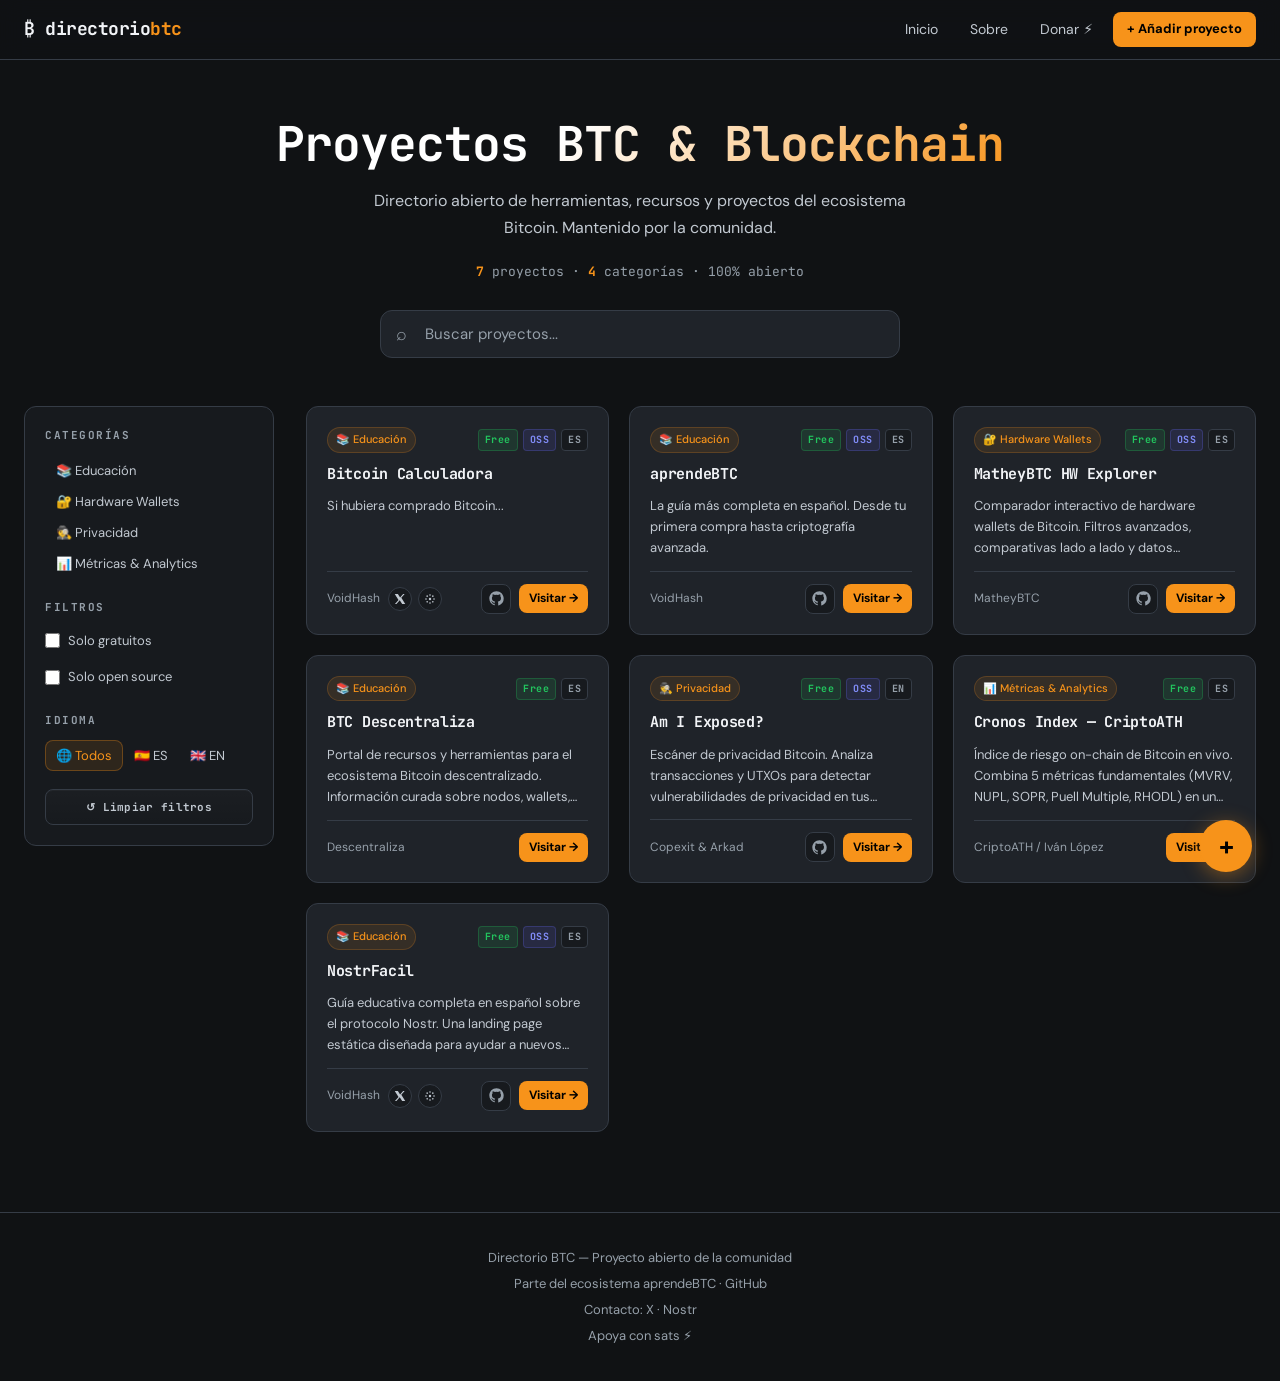
==== commit 5fd162ed: "Polish favicon and GitHub card icon" ====
--- a/index.html
+++ b/index.html
@@ -13,11 +13,11 @@
   <meta property="og:url" content="https://voidhashh.github.io/btc-projects/">
 
   <!-- Favicon SVG inline -->
-  <link rel="icon" href="data:image/svg+xml,<svg xmlns='http://www.w3.org/2000/svg' viewBox='0 0 100 100'><text y='.9em' font-size='90'>₿</text></svg>">
+  <link rel="icon" href="data:image/svg+xml,<svg xmlns='http://www.w3.org/2000/svg' viewBox='0 0 100 100'><text y='.9em' font-size='90' fill='%23f7931a'>₿</text></svg>">
 
   <link rel="preconnect" href="https://fonts.googleapis.com">
   <link href="https://fonts.googleapis.com/css2?family=JetBrains+Mono:wght@400;700&family=DM+Sans:ital,opsz,wght@0,9..40,400;0,9..40,500;0,9..40,700&display=swap" rel="stylesheet">
-  <link rel="stylesheet" href="css/style.css?v=20260324g">
+  <link rel="stylesheet" href="css/style.css?v=20260324h">
 </head>
 <body>
 
@@ -122,6 +122,6 @@
     <p><a href="donar.html">Apoya con sats ⚡</a></p>
   </footer>
 
-  <script src="js/app.js?v=20260324g"></script>
+  <script src="js/app.js?v=20260324h"></script>
 </body>
 </html>
--- a/css/style.css
+++ b/css/style.css
@@ -569,15 +569,22 @@
 .card-visit:hover { background: var(--accent-hover) !important; }
 
 .card-github {
-  font-family: var(--font-display);
-  font-size: 11px;
+  display: inline-flex;
+  align-items: center;
+  justify-content: center;
   color: var(--text-muted) !important;
   background: var(--bg-secondary);
   border: 1px solid var(--border);
-  padding: 4px 8px;
+  width: 30px;
+  height: 30px;
   border-radius: var(--radius);
 }
 .card-github:hover { color: var(--text-primary) !important; border-color: var(--border-hover); }
+.card-github svg {
+  width: 15px;
+  height: 15px;
+  fill: currentColor;
+}
 
 /* ===== EMPTY STATE ===== */
 #empty-state {
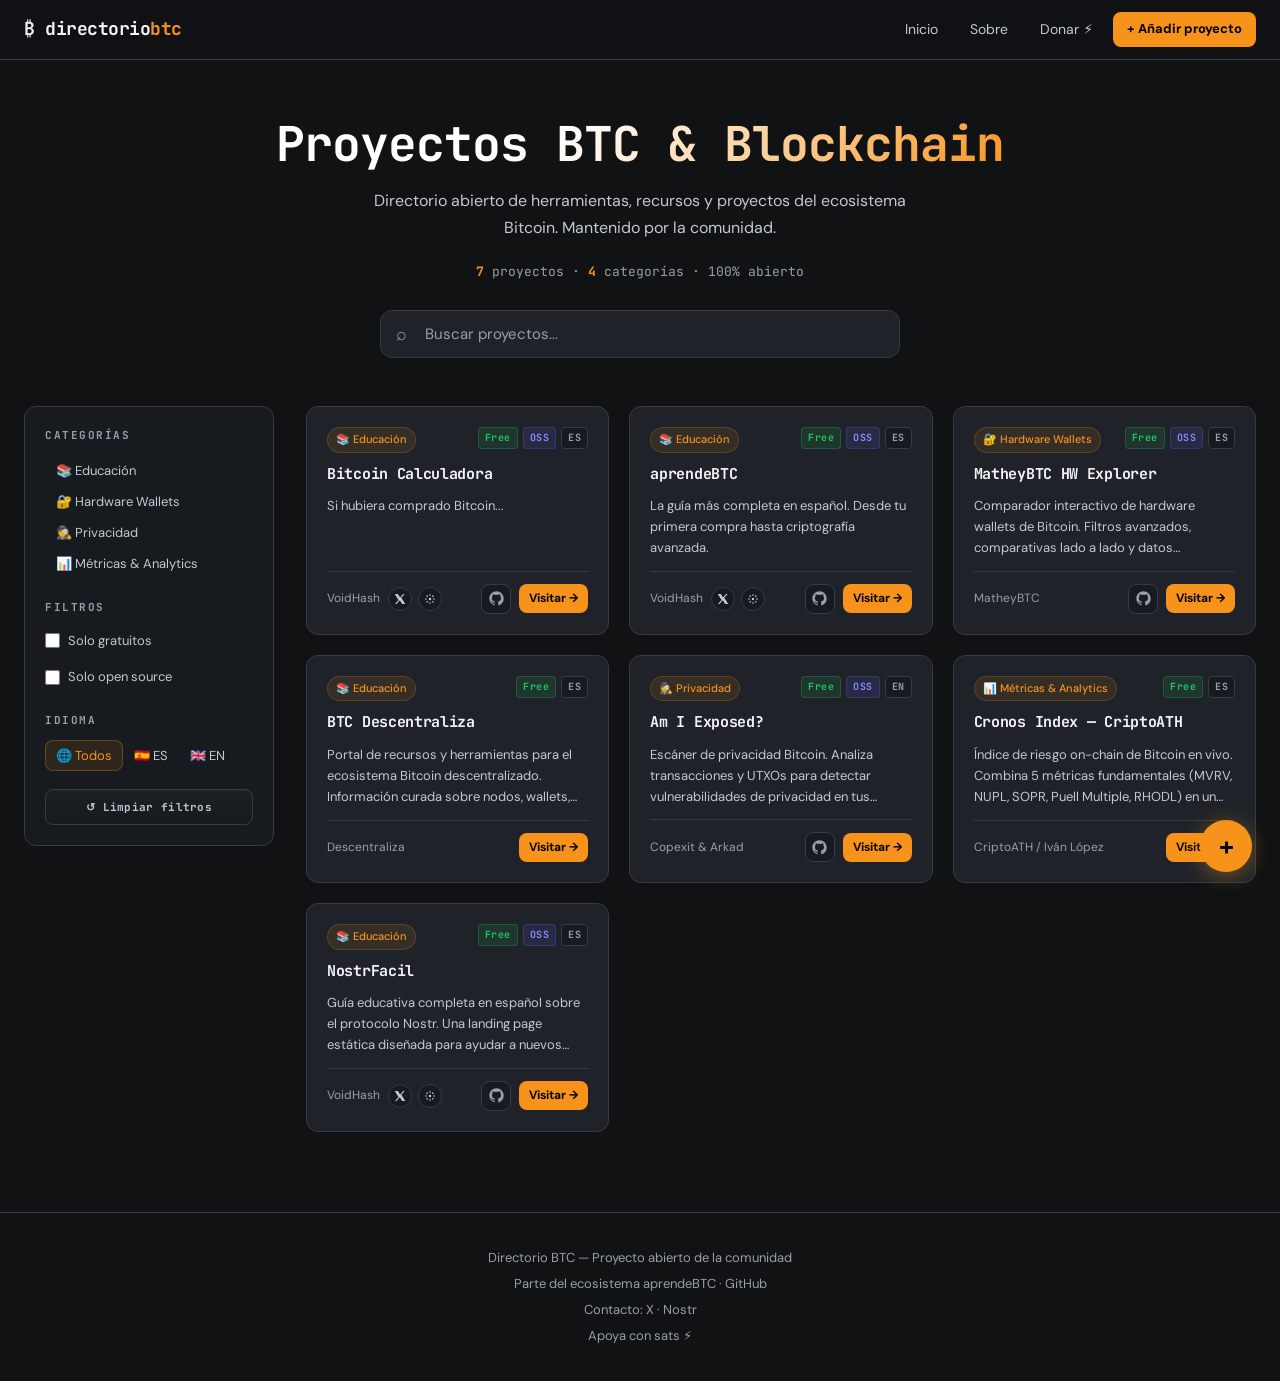
==== commit cf53baf3: "Support projects in multiple categories" ====
--- a/index.html
+++ b/index.html
@@ -17,7 +17,7 @@
 
   <link rel="preconnect" href="https://fonts.googleapis.com">
   <link href="https://fonts.googleapis.com/css2?family=JetBrains+Mono:wght@400;700&family=DM+Sans:ital,opsz,wght@0,9..40,400;0,9..40,500;0,9..40,700&display=swap" rel="stylesheet">
-  <link rel="stylesheet" href="css/style.css?v=20260324h">
+  <link rel="stylesheet" href="css/style.css?v=20260324i">
 </head>
 <body>
 
@@ -122,6 +122,6 @@
     <p><a href="donar.html">Apoya con sats ⚡</a></p>
   </footer>
 
-  <script src="js/app.js?v=20260324h"></script>
+  <script src="js/app.js?v=20260324i"></script>
 </body>
 </html>
--- a/css/style.css
+++ b/css/style.css
@@ -414,9 +414,16 @@
 
 .card-header {
   display: flex;
-  align-items: center;
+  align-items: flex-start;
   justify-content: space-between;
   gap: 8px;
+}
+
+.card-categories {
+  display: flex;
+  flex-wrap: wrap;
+  gap: 6px;
+  min-width: 0;
 }
 
 .card-category {
@@ -430,7 +437,7 @@
   white-space: nowrap;
   overflow: hidden;
   text-overflow: ellipsis;
-  max-width: 160px;
+  max-width: 180px;
 }
 
 .card-badges {
@@ -771,6 +778,63 @@
   height: 16px;
   accent-color: var(--accent);
   cursor: pointer;
+}
+
+.category-picker {
+  display: grid;
+  grid-template-columns: repeat(2, minmax(0, 1fr));
+  gap: 10px;
+  padding: 14px;
+  background: var(--bg-card);
+  border: 1px solid var(--border);
+  border-radius: var(--radius);
+}
+
+.category-option {
+  display: flex;
+  align-items: center;
+  gap: 10px;
+  min-width: 0;
+  padding: 10px 12px;
+  background: rgba(255, 255, 255, 0.02);
+  border: 1px solid rgba(255, 255, 255, 0.05);
+  border-radius: 12px;
+  color: var(--text-secondary);
+  cursor: pointer;
+  transition: border-color 0.2s, background 0.2s, transform 0.1s;
+}
+
+.category-option:hover {
+  border-color: rgba(247, 147, 26, 0.28);
+  background: rgba(247, 147, 26, 0.08);
+  color: var(--text-primary);
+}
+
+.category-option:has(input[type="checkbox"]:checked) {
+  border-color: rgba(247, 147, 26, 0.45);
+  background: rgba(247, 147, 26, 0.12);
+  color: var(--text-primary);
+  box-shadow: inset 0 0 0 1px rgba(247, 147, 26, 0.18);
+}
+
+.category-option input[type="checkbox"] {
+  width: 16px;
+  height: 16px;
+  accent-color: var(--accent);
+  flex-shrink: 0;
+}
+
+.category-option span {
+  min-width: 0;
+  font-size: 13px;
+  line-height: 1.35;
+}
+
+.category-help {
+  display: block;
+  margin-top: 8px;
+  font-size: 12px;
+  color: var(--text-muted);
 }
 
 .btn-primary {
@@ -1049,6 +1113,7 @@
     grid-template-columns: 1fr;
   }
   .form-row { grid-template-columns: 1fr; }
+  .category-picker { grid-template-columns: 1fr; }
 
   .form-wrap { padding: 20px 16px; }
 
